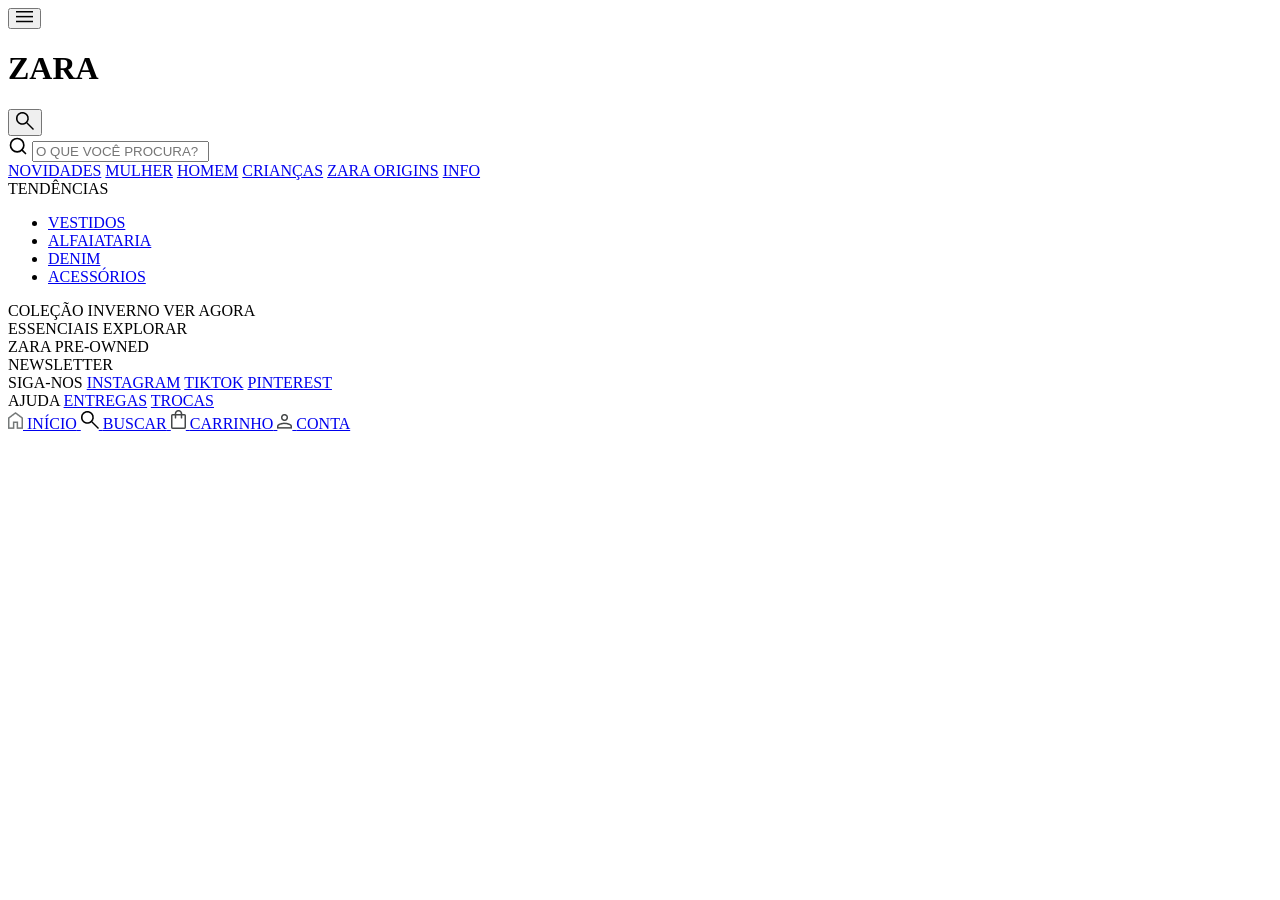
==== pag-busca.html @ d6c44e10 "Create pag-busca.html" ====
<!DOCTYPE html>
<html lang="pt-BR">
<head>
  <meta charset="UTF-8">
  <meta name="viewport" content="width=device-width, initial-scale=1.0">
  <title>Buscar - Zara</title>
  <link rel="stylesheet" href="pag-busca.css">
</head>
<body>
  <div class="container">

    <!-- HEADER -->
    <header class="header">
      <button class="btn-menu">
        <img src="assets/icon-menu.png" alt="menu">
      </button>
      <h1 class="logo">ZARA</h1>
      <button class="btn-search">
        <img src="assets/icon-header-right.png" alt="search">
      </button>
    </header>

    <!-- CONTEÚDO PRINCIPAL (rolável) -->
    <main class="main-content">

      <!-- Campo de busca -->
      <section class="search-section">
        <div class="search-box">
          <span class="search-icon">
            <svg width="20" height="20" viewBox="0 0 24 24" fill="none" stroke="currentColor" stroke-width="2" stroke-linecap="round" stroke-linejoin="round">
              <circle cx="11" cy="11" r="8" />
              <line x1="21" y1="21" x2="16.65" y2="16.65" />
            </svg>
          </span>
          <input type="text" class="search-input" placeholder="O QUE VOCÊ PROCURA?">
        </div>
      </section>

      <!-- Grid de duas colunas: esquerda (links) e direita (cards) -->
      <div class="content-grid">

        <!-- Coluna esquerda: navegação e tendências -->
        <div class="left-column">
          <nav class="nav-links">
            <a href="#">NOVIDADES</a>
            <a href="#">MULHER</a>
            <a href="#">HOMEM</a>
            <a href="#">CRIANÇAS</a>
            <a href="#">ZARA ORIGINS</a>
            <a href="#" class="info">INFO</a>
          </nav>

          <div class="tendencies">
            <span class="section-label">TENDÊNCIAS</span>
            <ul>
              <li><a href="#">VESTIDOS</a></li>
              <li><a href="#">ALFAIATARIA</a></li>
              <li><a href="#">DENIM</a></li>
              <li><a href="#">ACESSÓRIOS</a></li>
            </ul>
          </div>
        </div>

        <!-- Coluna direita: cards visuais -->
        <div class="cards-column">
          <!-- Card 1: Coleção Inverno -->
          <div class="card">
            <div class="card-image" style="background: #d0d0d0;"></div>
            <div class="card-label">
              <span class="card-title">COLEÇÃO INVERNO</span>
              <span class="card-sub">VER AGORA</span>
            </div>
          </div>

          <!-- Card 2: Essenciais -->
          <div class="card">
            <div class="card-image" style="background: #c0c0c0;"></div>
            <div class="card-label">
              <span class="card-title">ESSENCIAIS</span>
              <span class="card-sub">EXPLORAR</span>
            </div>
          </div>

          <!-- Card 3: ZARA PRE-OWNED (sem imagem, só texto) -->
          <div class="card card-plain">
            <span>ZARA PRE-OWNED</span>
          </div>

          <!-- Card 4: NEWSLETTER (sem imagem, só texto) -->
          <div class="card card-plain">
            <span>NEWSLETTER</span>
          </div>
        </div>

      </div>

      <!-- Rodapé com links sociais e ajuda (dentro do conteúdo rolável) -->
      <footer class="footer-links">
        <div>
          <span class="section-label">SIGA-NOS</span>
          <a href="#">INSTAGRAM</a>
          <a href="#">TIKTOK</a>
          <a href="#">PINTEREST</a>
        </div>
        <div>
          <span class="section-label">AJUDA</span>
          <a href="#">ENTREGAS</a>
          <a href="#">TROCAS</a>
        </div>
      </footer>

    </main>

    <!-- NAVBAR -->
    <nav class="navbar">
      <a href="#" class="nav-item">
        <img src="assets/icon-nav-home.png" alt="Início" class="nav-icon">
        <span>INÍCIO</span>
      </a>
      <a href="#" class="nav-item active">
        <img src="assets/icon-nav-buscar.png" alt="Buscar" class="nav-icon">
        <span>BUSCAR</span>
      </a>
      <a href="#" class="nav-item">
        <img src="assets/icon-carrinho.png" alt="Carrinho" class="nav-icon">
        <span>CARRINHO</span>
      </a>
      <a href="#" class="nav-item">
        <img src="assets/icon-conta.png" alt="Conta" class="nav-icon">
        <span>CONTA</span>
      </a>
    </nav>

  </div>
</body>
</html>
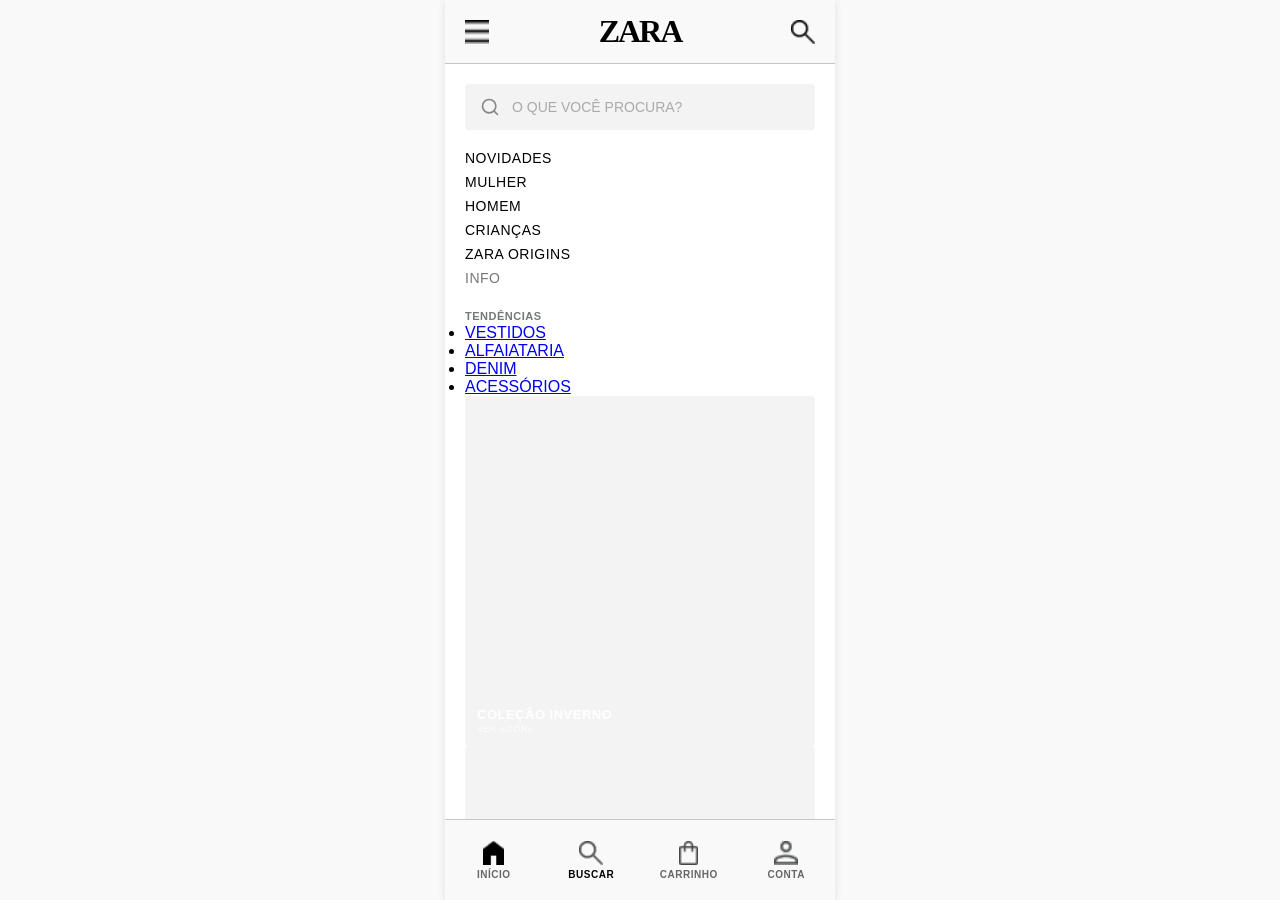
==== commit e9161960: "Update pag-busca.html" ====
--- a/pag-busca.html
+++ b/pag-busca.html
@@ -20,7 +20,7 @@
       </button>
     </header>
 
-    <!-- CONTEÚDO PRINCIPAL (rolável) -->
+    <!-- CONTEÚDO PRINCIPAL -->
     <main class="main-content">
 
       <!-- Campo de busca -->
@@ -36,36 +36,31 @@
         </div>
       </section>
 
-      <!-- Grid de duas colunas: esquerda (links) e direita (cards) -->
-      <div class="content-grid">
+      <!-- Navegação principal -->
+      <nav class="nav-links">
+        <a href="#">NOVIDADES</a>
+        <a href="#">MULHER</a>
+        <a href="#">HOMEM</a>
+        <a href="#">CRIANÇAS</a>
+        <a href="#">ZARA ORIGINS</a>
+        <a href="#" class="info">INFO</a>
+      </nav>
 
-        <!-- Coluna esquerda: navegação e tendências -->
-        <div class="left-column">
-          <nav class="nav-links">
-            <a href="#">NOVIDADES</a>
-            <a href="#">MULHER</a>
-            <a href="#">HOMEM</a>
-            <a href="#">CRIANÇAS</a>
-            <a href="#">ZARA ORIGINS</a>
-            <a href="#" class="info">INFO</a>
-          </nav>
+      <!-- Tendências + Cards 2x2 -->
+      <section class="tendencies-section">
+        <span class="section-label">TENDÊNCIAS</span>
+        <ul class="tendencies-list">
+          <li><a href="#">VESTIDOS</a></li>
+          <li><a href="#">ALFAIATARIA</a></li>
+          <li><a href="#">DENIM</a></li>
+          <li><a href="#">ACESSÓRIOS</a></li>
+        </ul>
 
-          <div class="tendencies">
-            <span class="section-label">TENDÊNCIAS</span>
-            <ul>
-              <li><a href="#">VESTIDOS</a></li>
-              <li><a href="#">ALFAIATARIA</a></li>
-              <li><a href="#">DENIM</a></li>
-              <li><a href="#">ACESSÓRIOS</a></li>
-            </ul>
-          </div>
-        </div>
-
-        <!-- Coluna direita: cards visuais -->
-        <div class="cards-column">
+        <!-- Cards em grid 2x2 -->
+        <div class="cards-grid">
           <!-- Card 1: Coleção Inverno -->
-          <div class="card">
-            <div class="card-image" style="background: #d0d0d0;"></div>
+          <div class="card card-image">
+            <div class="card-bg" style="background: #d0d0d0;"></div>
             <div class="card-label">
               <span class="card-title">COLEÇÃO INVERNO</span>
               <span class="card-sub">VER AGORA</span>
@@ -73,28 +68,27 @@
           </div>
 
           <!-- Card 2: Essenciais -->
-          <div class="card">
-            <div class="card-image" style="background: #c0c0c0;"></div>
+          <div class="card card-image">
+            <div class="card-bg" style="background: #c0c0c0;"></div>
             <div class="card-label">
               <span class="card-title">ESSENCIAIS</span>
               <span class="card-sub">EXPLORAR</span>
             </div>
           </div>
 
-          <!-- Card 3: ZARA PRE-OWNED (sem imagem, só texto) -->
+          <!-- Card 3: ZARA PRE-OWNED -->
           <div class="card card-plain">
             <span>ZARA PRE-OWNED</span>
           </div>
 
-          <!-- Card 4: NEWSLETTER (sem imagem, só texto) -->
+          <!-- Card 4: NEWSLETTER -->
           <div class="card card-plain">
             <span>NEWSLETTER</span>
           </div>
         </div>
+      </section>
 
-      </div>
-
-      <!-- Rodapé com links sociais e ajuda (dentro do conteúdo rolável) -->
+      <!-- Rodapé com links -->
       <footer class="footer-links">
         <div>
           <span class="section-label">SIGA-NOS</span>
@@ -114,11 +108,11 @@
     <!-- NAVBAR -->
     <nav class="navbar">
       <a href="#" class="nav-item">
-        <img src="assets/icon-nav-home.png" alt="Início" class="nav-icon">
+        <img src="assets/icon-inicio.png" alt="Início" class="nav-icon">
         <span>INÍCIO</span>
       </a>
       <a href="#" class="nav-item active">
-        <img src="assets/icon-nav-buscar.png" alt="Buscar" class="nav-icon">
+        <img src="assets/icon-buscar.png" alt="Buscar" class="nav-icon">
         <span>BUSCAR</span>
       </a>
       <a href="#" class="nav-item">
--- a/pag-busca.css
+++ b/pag-busca.css
@@ -0,0 +1,350 @@
+/* Reset */
+* {
+  margin: 0;
+  padding: 0;
+  box-sizing: border-box;
+}
+
+html, body {
+  width: 100%;
+  height: 100%;
+  background: #f9f9f9;
+  font-family: Inter, sans-serif;
+}
+
+/* Centralização vertical e horizontal – container 100vh */
+body {
+  display: flex;
+  align-items: center;
+  justify-content: center;
+  min-height: 100vh;
+  background: #f9f9f9;
+}
+
+.container {
+  width: 390px;
+  height: 100vh;
+  max-height: 100vh;
+  background: white;
+  display: flex;
+  flex-direction: column;
+  box-shadow: 0 2px 8px rgba(0, 0, 0, 0.1);
+  overflow: hidden;
+}
+
+/* HEADER – idêntico ao da página do produto */
+.header {
+  height: 64px;
+  background: #f9f9f9;
+  border-bottom: 1px solid #c4c7c8;
+  display: flex;
+  align-items: center;
+  justify-content: space-between;
+  padding: 0 20px;
+  flex-shrink: 0;
+}
+
+.btn-menu, .btn-search {
+  background: none;
+  border: none;
+  cursor: pointer;
+  padding: 0;
+  display: flex;
+  align-items: center;
+  justify-content: center;
+}
+
+.btn-menu img, .btn-search img {
+  width: 24px;
+  height: 24px;
+}
+
+.logo {
+  font-family: 'Bodoni Moda', serif;
+  font-size: 32px;
+  font-weight: 600;
+  letter-spacing: -2px;
+}
+
+/* CONTEÚDO PRINCIPAL – rolável */
+.main-content {
+  flex: 1;
+  display: flex;
+  flex-direction: column;
+  padding: 20px;
+  gap: 20px;
+  overflow-y: auto;
+}
+
+/* Campo de busca */
+.search-section {
+  width: 100%;
+}
+
+.search-box {
+  display: flex;
+  align-items: center;
+  background: #f4f3f3;
+  border-radius: 4px;
+  padding: 0 14px;
+  border: 1px solid transparent;
+  transition: border-color 0.2s;
+}
+
+.search-box:focus-within {
+  border-color: #000;
+  background: white;
+}
+
+.search-icon {
+  display: flex;
+  align-items: center;
+  color: #888;
+  margin-right: 12px;
+}
+
+.search-icon svg {
+  width: 20px;
+  height: 20px;
+  stroke: #888;
+}
+
+.search-input {
+  flex: 1;
+  border: none;
+  background: transparent;
+  padding: 14px 0;
+  font-size: 14px;
+  outline: none;
+  font-family: Inter, sans-serif;
+  color: #000;
+}
+
+.search-input::placeholder {
+  color: #aaa;
+  font-weight: 400;
+}
+
+/* Grid de duas colunas */
+.content-grid {
+  display: grid;
+  grid-template-columns: 1fr 1fr;
+  gap: 20px;
+}
+
+/* Coluna esquerda */
+.left-column {
+  display: flex;
+  flex-direction: column;
+  gap: 20px;
+}
+
+.nav-links {
+  display: flex;
+  flex-direction: column;
+  gap: 8px;
+}
+
+.nav-links a {
+  font-size: 14px;
+  font-weight: 500;
+  text-transform: uppercase;
+  letter-spacing: 0.5px;
+  color: #000;
+  text-decoration: none;
+  transition: font-weight 0.2s;
+}
+
+.nav-links a:hover {
+  font-weight: 700;
+}
+
+.nav-links a.info {
+  color: #747878;
+}
+
+.nav-links a.info:hover {
+  color: #000;
+}
+
+.tendencies {
+  display: flex;
+  flex-direction: column;
+  gap: 8px;
+  border-top: 1px solid #e0e0e0;
+  padding-top: 16px;
+}
+
+.section-label {
+  font-size: 11px;
+  font-weight: 600;
+  text-transform: uppercase;
+  letter-spacing: 0.5px;
+  color: #747878;
+}
+
+.tendencies ul {
+  list-style: none;
+  display: flex;
+  flex-direction: column;
+  gap: 6px;
+}
+
+.tendencies ul li a {
+  font-size: 13px;
+  font-weight: 400;
+  color: #000;
+  text-decoration: none;
+}
+
+.tendencies ul li a:hover {
+  text-decoration: underline;
+}
+
+/* Coluna direita – cards */
+.right-column {
+  display: flex;
+  flex-direction: column;
+  gap: 12px;
+}
+
+.card {
+  background: #f4f3f3;
+  border-radius: 4px;
+  overflow: hidden;
+  position: relative;
+  aspect-ratio: 1 / 1;
+  display: flex;
+  align-items: center;
+  justify-content: center;
+}
+
+.card-image {
+  width: 100%;
+  height: 100%;
+  object-fit: cover;
+}
+
+.card-label {
+  position: absolute;
+  bottom: 12px;
+  left: 12px;
+  color: white;
+  display: flex;
+  flex-direction: column;
+  gap: 2px;
+}
+
+.card-title {
+  font-size: 13px;
+  font-weight: 600;
+  text-transform: uppercase;
+  letter-spacing: 0.5px;
+}
+
+.card-sub {
+  font-size: 9px;
+  font-weight: 500;
+  text-transform: uppercase;
+  letter-spacing: 0.5px;
+  opacity: 0.8;
+}
+
+.card-plain {
+  background: #f9f9f9;
+  border: 1px solid #e0e0e0;
+  aspect-ratio: 1 / 1;
+}
+
+.card-plain span {
+  font-size: 12px;
+  font-weight: 500;
+  text-transform: uppercase;
+  letter-spacing: 0.5px;
+  color: #444748;
+}
+
+/* Rodapé com links sociais e ajuda */
+.footer-links {
+  display: grid;
+  grid-template-columns: 1fr 1fr;
+  gap: 20px;
+  border-top: 1px solid #e0e0e0;
+  padding-top: 16px;
+  margin-top: 8px;
+}
+
+.footer-links > div {
+  display: flex;
+  flex-direction: column;
+  gap: 6px;
+}
+
+.footer-links > div a {
+  font-size: 13px;
+  color: #000;
+  text-decoration: none;
+}
+
+.footer-links > div a:hover {
+  text-decoration: underline;
+}
+
+/* NAVBAR – idêntica à da página do produto */
+.navbar {
+  height: 81px;
+  background: #f9f9f9;
+  border-top: 1px solid #c4c7c8;
+  display: flex;
+  align-items: center;
+  justify-content: space-around;
+  flex-shrink: 0;
+}
+
+.nav-item {
+  display: flex;
+  flex-direction: column;
+  align-items: center;
+  justify-content: center;
+  gap: 4px;
+  cursor: pointer;
+  text-decoration: none;
+  color: #666;
+  flex: 1;
+  height: 100%;
+  transition: color 0.2s ease;
+}
+
+.nav-item span {
+  font-size: 10px;
+  font-weight: 600;
+  text-transform: uppercase;
+  letter-spacing: 0.5px;
+}
+
+.nav-item .nav-icon {
+  width: 24px;
+  height: 24px;
+  object-fit: contain;
+}
+
+.nav-item.active {
+  color: #000;
+}
+
+.nav-item.active span {
+  color: #000;
+}
+
+.nav-item:hover {
+  background: #f0f0f0;
+}
+
+/* Responsivo */
+@media (max-width: 400px) {
+  .container {
+    width: 100%;
+    height: 100vh;
+    border-radius: 0;
+  }
+}
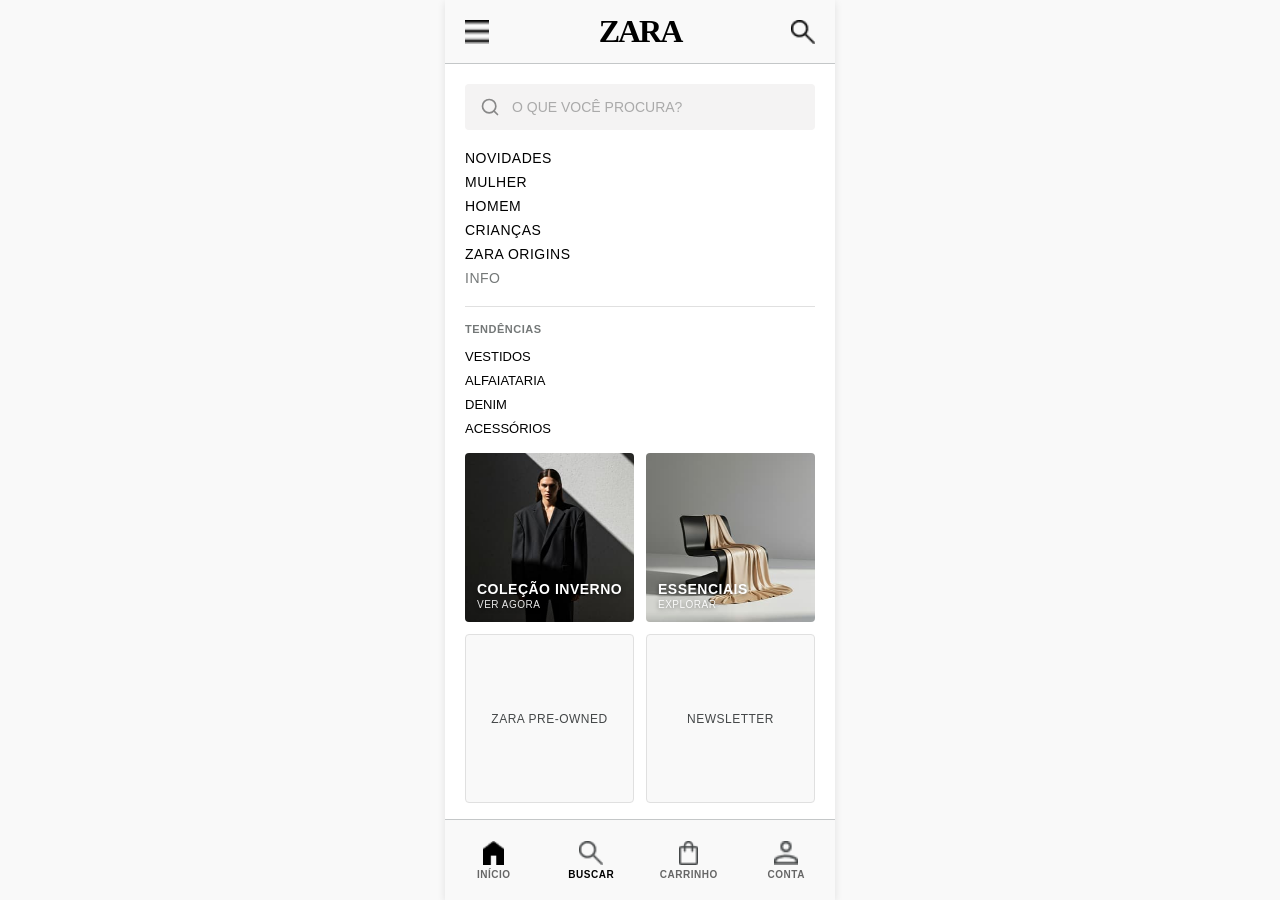
==== commit fb384314: "alteracoes" ====
--- a/pag-busca.html
+++ b/pag-busca.html
@@ -15,7 +15,7 @@
         <img src="assets/icon-menu.png" alt="menu">
       </button>
       <h1 class="logo">ZARA</h1>
-      <button class="btn-search">
+      <button class="btn-search" onclick="window.location.href='pag-busca.html'">
         <img src="assets/icon-header-right.png" alt="search">
       </button>
     </header>
@@ -56,32 +56,32 @@
           <li><a href="#">ACESSÓRIOS</a></li>
         </ul>
 
-        <!-- Cards em grid 2x2 -->
+        <!-- Grid 2x2 de cards -->
         <div class="cards-grid">
-          <!-- Card 1: Coleção Inverno -->
+          <!-- Card 1: Coleção Inverno (com imagem) -->
           <div class="card card-image">
-            <div class="card-bg" style="background: #d0d0d0;"></div>
+            <img src="assets/inverno.png" alt="Coleção Inverno" class="card-bg-img">
             <div class="card-label">
               <span class="card-title">COLEÇÃO INVERNO</span>
               <span class="card-sub">VER AGORA</span>
             </div>
           </div>
 
-          <!-- Card 2: Essenciais -->
+          <!-- Card 2: Essenciais (com imagem) -->
           <div class="card card-image">
-            <div class="card-bg" style="background: #c0c0c0;"></div>
+            <img src="assets/essenciais.png" alt="Essenciais" class="card-bg-img">
             <div class="card-label">
               <span class="card-title">ESSENCIAIS</span>
               <span class="card-sub">EXPLORAR</span>
             </div>
           </div>
 
-          <!-- Card 3: ZARA PRE-OWNED -->
+          <!-- Card 3: ZARA PRE-OWNED (sem imagem) -->
           <div class="card card-plain">
             <span>ZARA PRE-OWNED</span>
           </div>
 
-          <!-- Card 4: NEWSLETTER -->
+          <!-- Card 4: NEWSLETTER (sem imagem) -->
           <div class="card card-plain">
             <span>NEWSLETTER</span>
           </div>
@@ -92,9 +92,9 @@
       <footer class="footer-links">
         <div>
           <span class="section-label">SIGA-NOS</span>
-          <a href="#">INSTAGRAM</a>
-          <a href="#">TIKTOK</a>
-          <a href="#">PINTEREST</a>
+          <a href="https://www.instagram.com/zara/" target="_blank" rel="noopener noreferrer">INSTAGRAM</a>
+          <a href="https://www.tiktok.com/@zara" target="_blank" rel="noopener noreferrer">TIKTOK</a>
+          <a href="https://br.pinterest.com/zaraofficial/" target="_blank" rel="noopener noreferrer">PINTEREST</a>
         </div>
         <div>
           <span class="section-label">AJUDA</span>
@@ -107,11 +107,11 @@
 
     <!-- NAVBAR -->
     <nav class="navbar">
-      <a href="#" class="nav-item">
+      <a href="index.html" class="nav-item">
         <img src="assets/icon-inicio.png" alt="Início" class="nav-icon">
         <span>INÍCIO</span>
       </a>
-      <a href="#" class="nav-item active">
+      <a href="pag-busca.html" class="nav-item active">
         <img src="assets/icon-buscar.png" alt="Buscar" class="nav-icon">
         <span>BUSCAR</span>
       </a>
@@ -127,4 +127,4 @@
 
   </div>
 </body>
-</html>
+</html>
--- a/pag-busca.css
+++ b/pag-busca.css
@@ -12,7 +12,6 @@
   font-family: Inter, sans-serif;
 }
 
-/* Centralização vertical e horizontal – container 100vh */
 body {
   display: flex;
   align-items: center;
@@ -32,7 +31,7 @@
   overflow: hidden;
 }
 
-/* HEADER – idêntico ao da página do produto */
+/* HEADER */
 .header {
   height: 64px;
   background: #f9f9f9;
@@ -66,7 +65,7 @@
   letter-spacing: -2px;
 }
 
-/* CONTEÚDO PRINCIPAL – rolável */
+/* CONTEÚDO PRINCIPAL */
 .main-content {
   flex: 1;
   display: flex;
@@ -77,10 +76,6 @@
 }
 
 /* Campo de busca */
-.search-section {
-  width: 100%;
-}
-
 .search-box {
   display: flex;
   align-items: center;
@@ -125,20 +120,7 @@
   font-weight: 400;
 }
 
-/* Grid de duas colunas */
-.content-grid {
-  display: grid;
-  grid-template-columns: 1fr 1fr;
-  gap: 20px;
-}
-
-/* Coluna esquerda */
-.left-column {
-  display: flex;
-  flex-direction: column;
-  gap: 20px;
-}
-
+/* Navegação principal */
 .nav-links {
   display: flex;
   flex-direction: column;
@@ -167,10 +149,11 @@
   color: #000;
 }
 
-.tendencies {
-  display: flex;
-  flex-direction: column;
-  gap: 8px;
+/* Tendências */
+.tendencies-section {
+  display: flex;
+  flex-direction: column;
+  gap: 12px;
   border-top: 1px solid #e0e0e0;
   padding-top: 16px;
 }
@@ -183,46 +166,53 @@
   color: #747878;
 }
 
-.tendencies ul {
+.tendencies-list {
   list-style: none;
   display: flex;
   flex-direction: column;
   gap: 6px;
-}
-
-.tendencies ul li a {
+  padding: 0;
+}
+
+.tendencies-list li a {
   font-size: 13px;
   font-weight: 400;
   color: #000;
   text-decoration: none;
 }
 
-.tendencies ul li a:hover {
+.tendencies-list li a:hover {
   text-decoration: underline;
 }
 
-/* Coluna direita – cards */
-.right-column {
-  display: flex;
-  flex-direction: column;
+/* Grid 2x2 de cards */
+.cards-grid {
+  display: grid;
+  grid-template-columns: 1fr 1fr;
   gap: 12px;
+  margin-top: 4px;
 }
 
 .card {
-  background: #f4f3f3;
+  aspect-ratio: 1 / 1;
   border-radius: 4px;
   overflow: hidden;
   position: relative;
-  aspect-ratio: 1 / 1;
   display: flex;
   align-items: center;
   justify-content: center;
 }
 
+/* Cards com imagem */
 .card-image {
+  background: #f4f3f3;
+}
+
+.card-bg-img {
   width: 100%;
   height: 100%;
   object-fit: cover;
+  display: block;
 }
 
 .card-label {
@@ -233,27 +223,28 @@
   display: flex;
   flex-direction: column;
   gap: 2px;
+  text-shadow: 0 1px 4px rgba(0, 0, 0, 0.5);
 }
 
 .card-title {
-  font-size: 13px;
-  font-weight: 600;
+  font-size: 14px;
+  font-weight: 700;
   text-transform: uppercase;
   letter-spacing: 0.5px;
 }
 
 .card-sub {
-  font-size: 9px;
+  font-size: 10px;
   font-weight: 500;
   text-transform: uppercase;
   letter-spacing: 0.5px;
-  opacity: 0.8;
-}
-
+  opacity: 0.9;
+}
+
+/* Cards sem imagem (apenas texto) */
 .card-plain {
   background: #f9f9f9;
   border: 1px solid #e0e0e0;
-  aspect-ratio: 1 / 1;
 }
 
 .card-plain span {
@@ -262,9 +253,11 @@
   text-transform: uppercase;
   letter-spacing: 0.5px;
   color: #444748;
-}
-
-/* Rodapé com links sociais e ajuda */
+  text-align: center;
+  padding: 0 8px;
+}
+
+/* Rodapé */
 .footer-links {
   display: grid;
   grid-template-columns: 1fr 1fr;
@@ -290,7 +283,7 @@
   text-decoration: underline;
 }
 
-/* NAVBAR – idêntica à da página do produto */
+/* NAVBAR */
 .navbar {
   height: 81px;
   background: #f9f9f9;
@@ -347,4 +340,4 @@
     height: 100vh;
     border-radius: 0;
   }
-}
+}
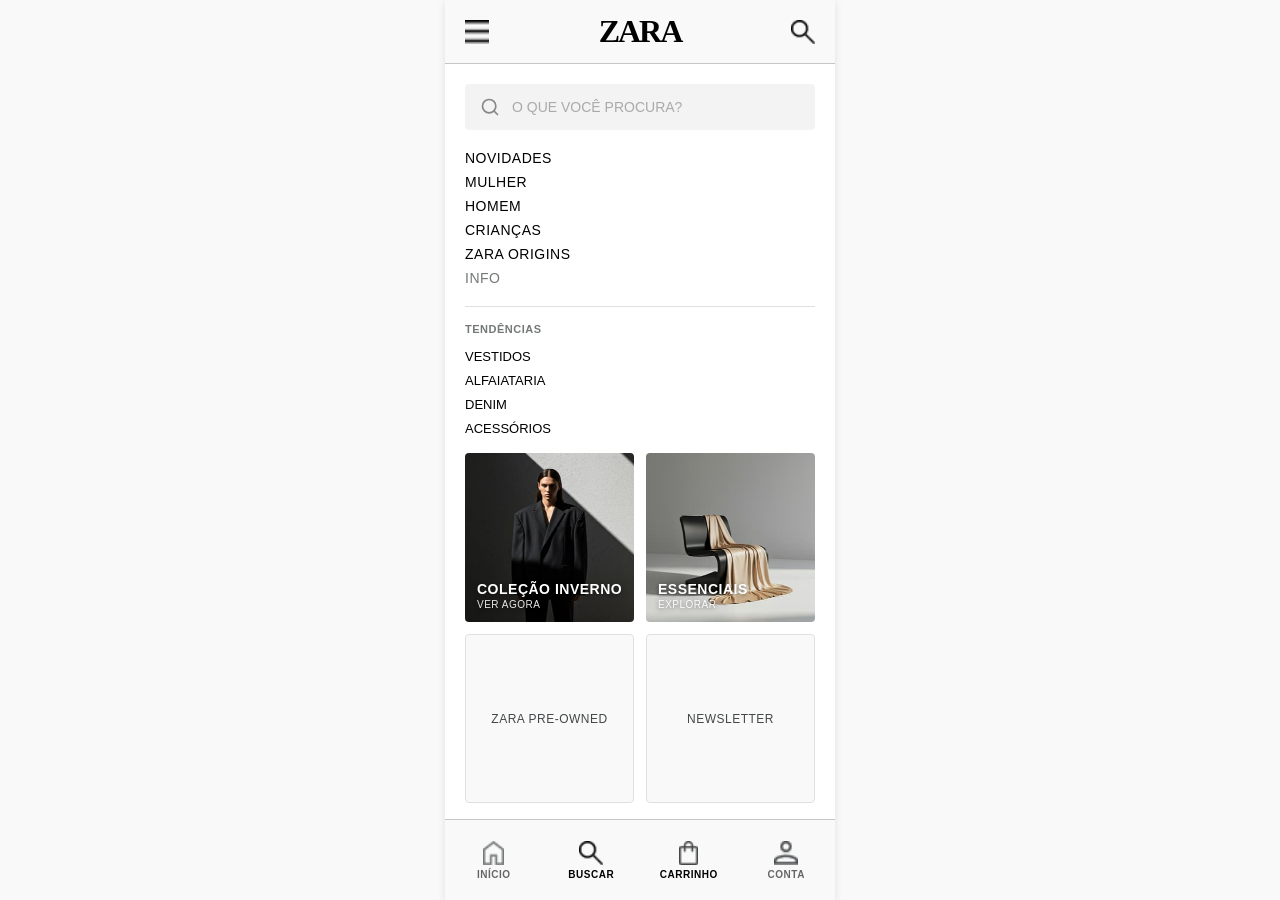
==== commit 65d5fb32: "zara" ====
--- a/pag-busca.html
+++ b/pag-busca.html
@@ -108,14 +108,14 @@
     <!-- NAVBAR -->
     <nav class="navbar">
       <a href="index.html" class="nav-item">
-        <img src="assets/icon-inicio.png" alt="Início" class="nav-icon">
+        <img src="assets/icon-nav-home.png" alt="Início" class="nav-icon">
         <span>INÍCIO</span>
       </a>
       <a href="pag-busca.html" class="nav-item active">
-        <img src="assets/icon-buscar.png" alt="Buscar" class="nav-icon">
+        <img src="assets/icon-search.png" alt="Buscar" class="nav-icon">
         <span>BUSCAR</span>
       </a>
-      <a href="#" class="nav-item">
+      <a href="pag-carrinho.html" class="nav-item active">
         <img src="assets/icon-carrinho.png" alt="Carrinho" class="nav-icon">
         <span>CARRINHO</span>
       </a>
